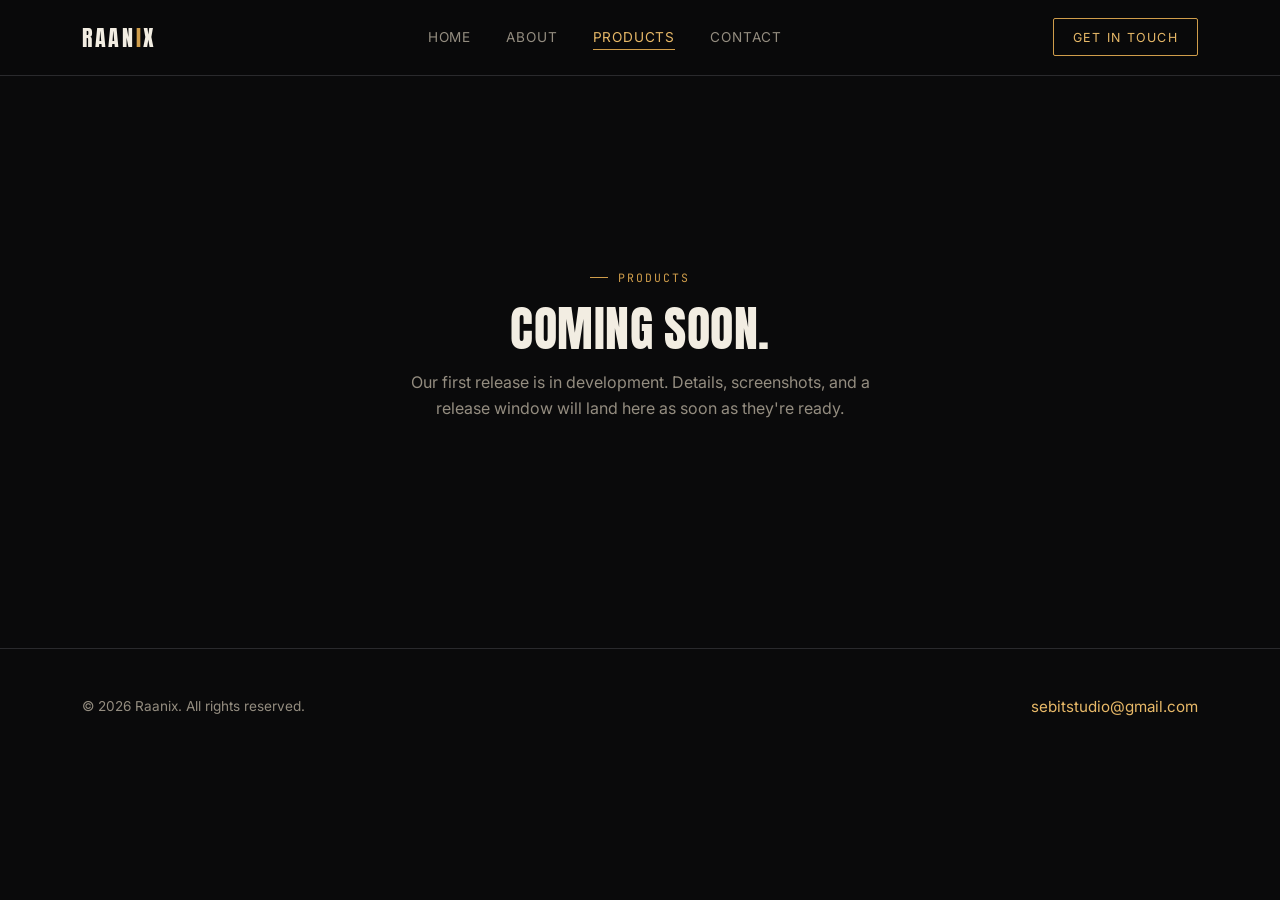
==== products.html @ 7d136bde "Add files via upload" ====
<!DOCTYPE html>
<html lang="en">
<head>
<meta charset="UTF-8">
<meta name="viewport" content="width=device-width, initial-scale=1.0">
<title>Products — Raanix</title>
<link rel="stylesheet" href="style.css">
</head>
<body>

<header>
  <nav>
    <a href="index.html" class="logo">RAAN<span>I</span>X</a>
    <ul class="nav-links" id="navLinks">
      <li><a href="index.html">Home</a></li>
      <li><a href="about.html">About</a></li>
      <li><a href="products.html" class="active">Products</a></li>
      <li><a href="contact.html">Contact</a></li>
    </ul>
    <a href="contact.html" class="nav-cta">Get in touch</a>
    <button class="nav-toggle" id="navToggle" aria-label="Menu">☰</button>
  </nav>
</header>

<div class="simple-page">
  <div>
    <div class="eyebrow">Products</div>
    <h1>Coming soon.</h1>
    <p>Our first release is in development. Details, screenshots, and a
      release window will land here as soon as they're ready.</p>
  </div>
</div>

<footer>
  <div class="container footer-row">
    <p>&copy; 2026 Raanix. All rights reserved.</p>
    <a href="mailto:sebitstudio@gmail.com" class="footer-email">sebitstudio@gmail.com</a>
  </div>
</footer>

<script>
  document.getElementById('navToggle').addEventListener('click', function(){
    document.getElementById('navLinks').classList.toggle('open');
  });
</script>

</body>
</html>
---- style.css ----
@import url('https://fonts.googleapis.com/css2?family=Anton&family=Inter:wght@400;500;600;700&family=JetBrains+Mono:wght@500&display=swap');

:root{
  --bg: #0a0a0b;
  --bg-panel: #141416;
  --bg-panel-2: #1b1b1e;
  --gold: #cf9d4b;
  --gold-bright: #e8b968;
  --text: #f2ede2;
  --text-muted: #948d80;
  --line: #2a2a2d;
  --radius: 2px;
}

*{ box-sizing: border-box; }

html{ scroll-behavior: smooth; }

body{
  margin:0;
  background: var(--bg);
  color: var(--text);
  font-family: 'Inter', sans-serif;
  -webkit-font-smoothing: antialiased;
}

a{ color: inherit; text-decoration: none; }

.eyebrow{
  font-family: 'JetBrains Mono', monospace;
  font-size: 0.72rem;
  letter-spacing: 0.18em;
  text-transform: uppercase;
  color: var(--gold);
  display: flex;
  align-items: center;
  gap: 0.6rem;
}
.eyebrow::before{
  content:"";
  width: 18px;
  height: 1px;
  background: var(--gold);
  display: inline-block;
}

h1,h2,h3{
  font-family: 'Anton', sans-serif;
  font-weight: 400;
  letter-spacing: 0.01em;
  text-transform: uppercase;
  line-height: 1.05;
  margin: 0;
}

.container{
  max-width: 1180px;
  margin: 0 auto;
  padding: 0 2rem;
}

/* ---------- Nav ---------- */
header{
  position: sticky;
  top: 0;
  z-index: 50;
  background: rgba(10,10,11,0.85);
  backdrop-filter: blur(10px);
  border-bottom: 1px solid var(--line);
}
nav{
  display:flex;
  align-items:center;
  justify-content: space-between;
  padding: 1.15rem 2rem;
  max-width: 1180px;
  margin: 0 auto;
}
.logo{
  font-family: 'Anton', sans-serif;
  font-size: 1.4rem;
  letter-spacing: 0.12em;
  color: var(--text);
}
.logo span{ color: var(--gold); }
.nav-links{
  display:flex;
  gap: 2.2rem;
  list-style:none;
  margin:0; padding:0;
  font-size: 0.85rem;
  letter-spacing: 0.06em;
  text-transform: uppercase;
  color: var(--text-muted);
}
.nav-links a{ transition: color .2s ease; }
.nav-links a:hover, .nav-links a.active{ color: var(--gold-bright); }
.nav-links a.active{ border-bottom: 1px solid var(--gold); padding-bottom: 4px; }

.nav-cta{
  border: 1px solid var(--gold);
  color: var(--gold-bright);
  font-size: 0.78rem;
  letter-spacing: 0.1em;
  text-transform: uppercase;
  padding: 0.65rem 1.2rem;
  border-radius: var(--radius);
  transition: background .2s ease, color .2s ease;
  white-space: nowrap;
}
.nav-cta:hover{ background: var(--gold); color: #0a0a0b; }

.nav-toggle{ display:none; background:none; border:none; color:var(--text); font-size:1.4rem; cursor:pointer; }

/* ---------- Hero / doorway signature ---------- */
.hero{
  position: relative;
  padding: 5.5rem 0 4rem;
  overflow: hidden;
}
.hero-grid{
  display:grid;
  grid-template-columns: 1.1fr 0.9fr;
  gap: 3rem;
  align-items: center;
}
.hero h1{
  font-size: clamp(2.4rem, 5vw, 3.6rem);
  margin: 1rem 0 1.3rem;
}
.hero h1 .accent{ color: var(--gold); }
.hero p{
  color: var(--text-muted);
  font-size: 1.05rem;
  line-height: 1.65;
  max-width: 480px;
  margin-bottom: 2rem;
}
.btn-row{ display:flex; gap: 1rem; flex-wrap: wrap; }
.btn{
  display:inline-flex;
  align-items:center;
  gap: 0.5rem;
  font-size: 0.82rem;
  letter-spacing: 0.08em;
  text-transform: uppercase;
  padding: 0.9rem 1.5rem;
  border-radius: var(--radius);
  transition: all .2s ease;
}
.btn-primary{ background: var(--gold); color: #0a0a0b; }
.btn-primary:hover{ background: var(--gold-bright); }
.btn-ghost{ border: 1px solid var(--line); color: var(--text); }
.btn-ghost:hover{ border-color: var(--gold); color: var(--gold-bright); }

/* the doorway */
.doorway-wrap{
  position: relative;
  display:flex;
  justify-content:center;
  align-items:flex-end;
  height: 420px;
}
.doorway{
  position: relative;
  width: 230px;
  height: 380px;
  background: linear-gradient(180deg, #101012, #060607);
  border-radius: 115px 115px 6px 6px;
  border: 1px solid #232326;
  box-shadow: 0 40px 80px -20px rgba(0,0,0,0.7);
}
.doorway::before{
  /* glow seeping around the frame */
  content:"";
  position:absolute;
  inset: -2px;
  border-radius: 117px 117px 8px 8px;
  padding: 2px;
  background: linear-gradient(180deg, rgba(207,157,75,0.05), rgba(207,157,75,0.55) 85%, rgba(207,157,75,0.9));
  -webkit-mask: linear-gradient(#000 0 0) content-box, linear-gradient(#000 0 0);
  -webkit-mask-composite: xor;
  mask-composite: exclude;
  animation: flicker 5s ease-in-out infinite;
}
.doorway .r-cut{
  position:absolute;
  inset:0;
  display:flex;
  align-items:center;
  justify-content:center;
  font-family:'Anton', sans-serif;
  font-size: 11rem;
  color: #060607;
  -webkit-text-stroke: 1.5px rgba(207,157,75,0.65);
  text-shadow: 0 0 40px rgba(207,157,75,0.35);
  animation: flicker 5s ease-in-out infinite;
}
.doorway-floor{
  position:absolute;
  bottom: -18px;
  left: 50%;
  transform: translateX(-50%);
  width: 320px;
  height: 36px;
  background: radial-gradient(ellipse at center, rgba(207,157,75,0.18), transparent 70%);
  filter: blur(2px);
}
@keyframes flicker{
  0%, 100% { opacity: 1; }
  45% { opacity: 0.88; }
  50% { opacity: 0.55; }
  53% { opacity: 0.92; }
  76% { opacity: 0.8; }
}
@media (prefers-reduced-motion: reduce){
  .doorway::before, .doorway .r-cut{ animation: none; }
}

/* ---------- sections ---------- */
section{ padding: 4.5rem 0; }
.section-head{ margin-bottom: 2.5rem; }
.section-head h2{ font-size: clamp(1.6rem, 3vw, 2.2rem); margin-top: 0.9rem; }

.pillars{
  display:grid;
  grid-template-columns: repeat(4, 1fr);
  gap: 1.1rem;
}
.pillar{
  background: var(--bg-panel);
  border: 1px solid var(--line);
  border-radius: var(--radius);
  padding: 1.6rem 1.4rem;
}
.pillar .mark{
  font-family:'Anton', sans-serif;
  color: var(--gold);
  font-size: 1.1rem;
  margin-bottom: 0.9rem;
  display:block;
}
.pillar h3{ font-size: 1rem; margin-bottom: 0.5rem; letter-spacing: 0.02em; }
.pillar p{ color: var(--text-muted); font-size: 0.9rem; line-height: 1.55; margin:0; }

.dev-card{
  background: linear-gradient(135deg, var(--bg-panel), var(--bg-panel-2));
  border: 1px solid var(--line);
  border-radius: var(--radius);
  padding: 2.2rem;
  display:flex;
  justify-content: space-between;
  align-items:center;
  gap: 2rem;
  flex-wrap: wrap;
}
.dev-card .tag{
  font-family:'JetBrains Mono', monospace;
  font-size: 0.7rem;
  letter-spacing: 0.14em;
  text-transform: uppercase;
  color: var(--gold);
  border: 1px solid rgba(207,157,75,0.4);
  padding: 0.3rem 0.7rem;
  border-radius: var(--radius);
  display:inline-block;
  margin-bottom: 1rem;
}
.dev-card h3{ font-size: 1.5rem; margin-bottom: 0.6rem; }
.dev-card p{ color: var(--text-muted); max-width: 480px; margin:0; line-height:1.6; }

/* ---------- footer / contact strip ---------- */
footer{
  border-top: 1px solid var(--line);
  padding: 3rem 0;
  margin-top: 2rem;
}
.footer-row{
  display:flex;
  justify-content: space-between;
  align-items:center;
  flex-wrap: wrap;
  gap: 1.5rem;
}
.footer-row p{ color: var(--text-muted); font-size: 0.85rem; margin:0; }
.footer-email{ color: var(--gold-bright); font-size: 0.95rem; }

/* ---------- simple page (about/products) ---------- */
.simple-page{
  min-height: 60vh;
  display:flex;
  align-items:center;
  justify-content:center;
  text-align:center;
  padding: 6rem 2rem;
}
.simple-page .eyebrow{ justify-content:center; margin-bottom: 1.2rem; }
.simple-page h1{ font-size: clamp(2rem, 5vw, 3rem); margin-bottom: 1rem; }
.simple-page p{ color: var(--text-muted); max-width: 460px; margin: 0 auto; line-height: 1.6; }

/* ---------- contact page ---------- */
.contact-box{
  max-width: 560px;
  margin: 0 auto;
  text-align:center;
  padding: 6rem 2rem;
}
.contact-box .eyebrow{ justify-content:center; margin-bottom: 1.2rem; }
.contact-box h1{ font-size: clamp(2rem, 5vw, 2.8rem); margin-bottom: 1.2rem; }
.contact-box p{ color: var(--text-muted); margin-bottom: 2rem; line-height: 1.6; }
.mail-btn{
  display:inline-flex;
  align-items:center;
  gap: 0.6rem;
  font-size: 1.05rem;
  color: var(--gold-bright);
  border: 1px solid var(--gold);
  padding: 1rem 1.8rem;
  border-radius: var(--radius);
  transition: all .2s ease;
}
.mail-btn:hover{ background: var(--gold); color: #0a0a0b; }

/* ---------- responsive ---------- */
@media (max-width: 860px){
  .hero-grid{ grid-template-columns: 1fr; }
  .doorway-wrap{ height: 300px; order: -1; }
  .doorway{ width: 180px; height: 300px; }
  .doorway .r-cut{ font-size: 8.5rem; }
  .pillars{ grid-template-columns: 1fr 1fr; }
}
@media (max-width: 620px){
  .nav-links{
    position: fixed;
    top: 64px; left:0; right:0;
    background: var(--bg);
    border-bottom: 1px solid var(--line);
    flex-direction: column;
    padding: 1.5rem 2rem;
    gap: 1.2rem;
    display:none;
  }
  .nav-links.open{ display:flex; }
  .nav-toggle{ display:block; }
  .pillars{ grid-template-columns: 1fr; }
  .dev-card{ flex-direction: column; align-items:flex-start; }
}
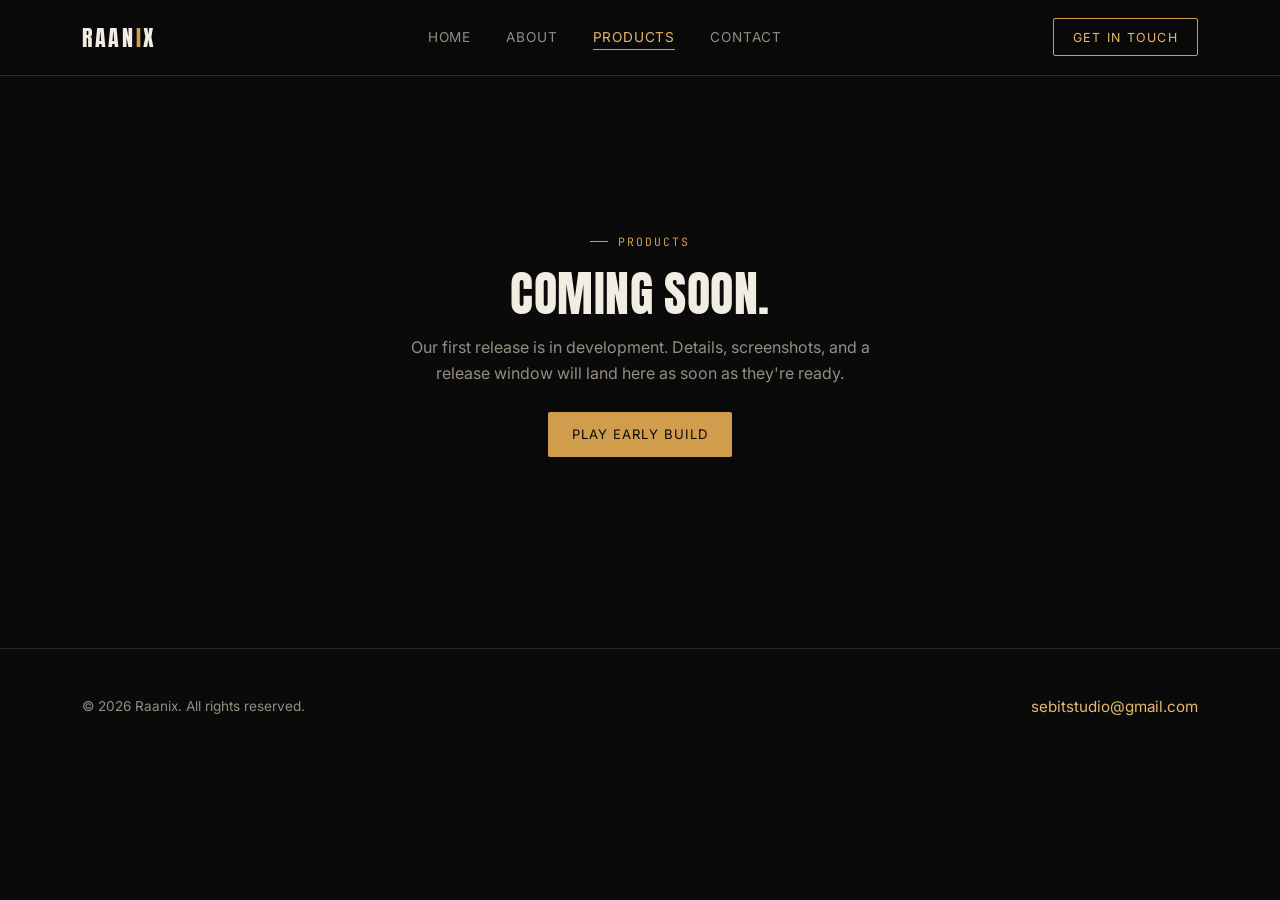
==== commit 4404f16d: "Rename products-1.html to products.html" ====
--- a/products.html
+++ b/products.html
@@ -28,6 +28,9 @@
     <h1>Coming soon.</h1>
     <p>Our first release is in development. Details, screenshots, and a
       release window will land here as soon as they're ready.</p>
+    <div class="btn-row" style="margin-top:1.6rem; justify-content:center;">
+      <a href="game.html" class="btn btn-primary">Play early build</a>
+    </div>
   </div>
 </div>
 
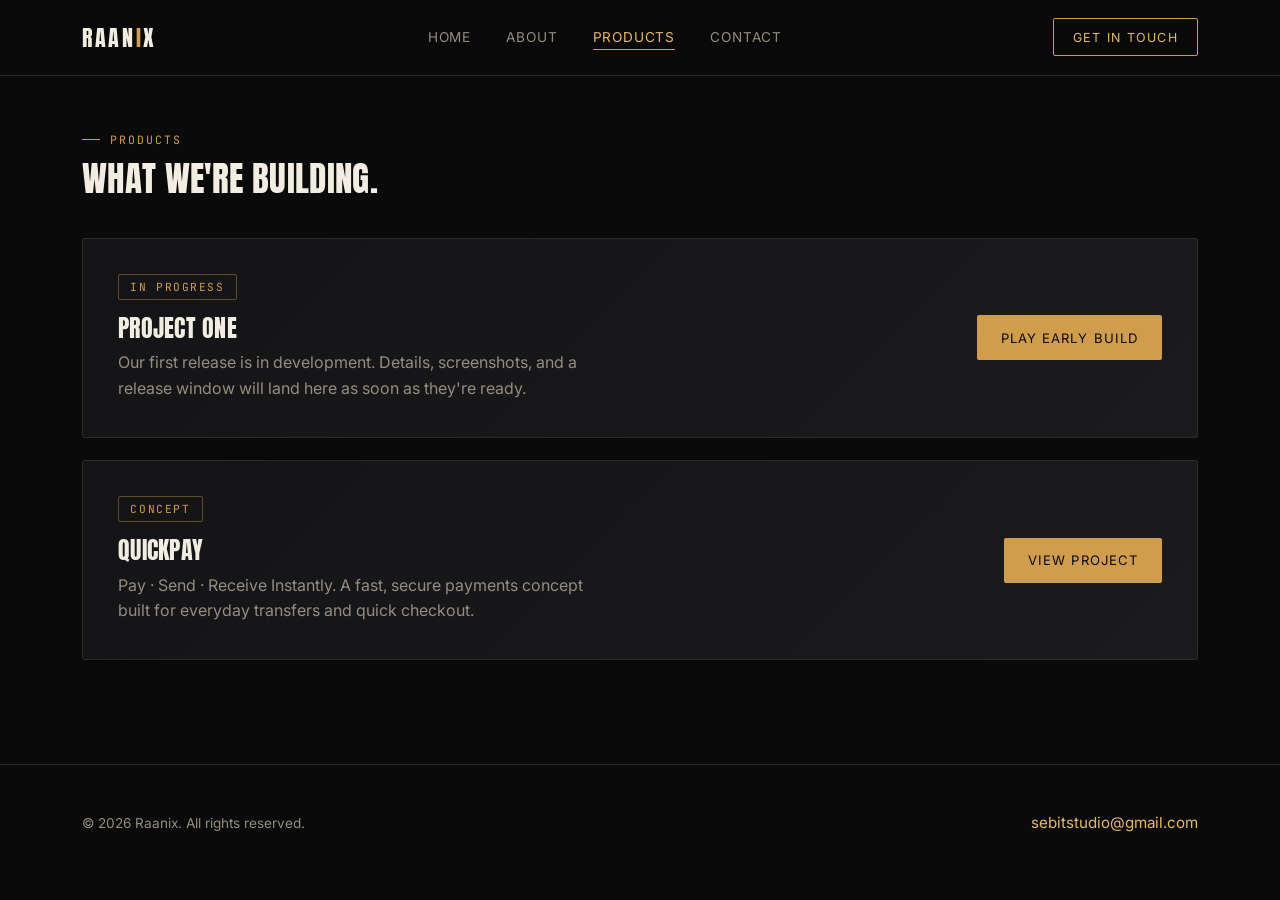
==== commit 5b167c8c: "Add files via upload" ====
--- a/products.html
+++ b/products.html
@@ -22,17 +22,38 @@
   </nav>
 </header>
 
-<div class="simple-page">
-  <div>
-    <div class="eyebrow">Products</div>
-    <h1>Coming soon.</h1>
-    <p>Our first release is in development. Details, screenshots, and a
-      release window will land here as soon as they're ready.</p>
-    <div class="btn-row" style="margin-top:1.6rem; justify-content:center;">
-      <a href="game.html" class="btn btn-primary">Play early build</a>
+<section style="padding-top:3.5rem;">
+  <div class="container">
+    <div class="section-head">
+      <div class="eyebrow">Products</div>
+      <h2>What we're building.</h2>
+    </div>
+
+    <div class="dev-card" style="margin-bottom:1.4rem;">
+      <div>
+        <span class="tag">In progress</span>
+        <h3>Project One</h3>
+        <p>Our first release is in development. Details, screenshots, and a
+          release window will land here as soon as they're ready.</p>
+      </div>
+      <div style="display:flex; flex-direction:column; gap:0.7rem;">
+        <a href="game.html" class="btn btn-primary">Play early build</a>
+      </div>
+    </div>
+
+    <div class="dev-card">
+      <div>
+        <span class="tag">Concept</span>
+        <h3>QuickPay</h3>
+        <p>Pay · Send · Receive Instantly. A fast, secure payments concept
+          built for everyday transfers and quick checkout.</p>
+      </div>
+      <div style="display:flex; flex-direction:column; gap:0.7rem;">
+        <a href="quickpay.html" class="btn btn-primary">View project</a>
+      </div>
     </div>
   </div>
-</div>
+</section>
 
 <footer>
   <div class="container footer-row">
